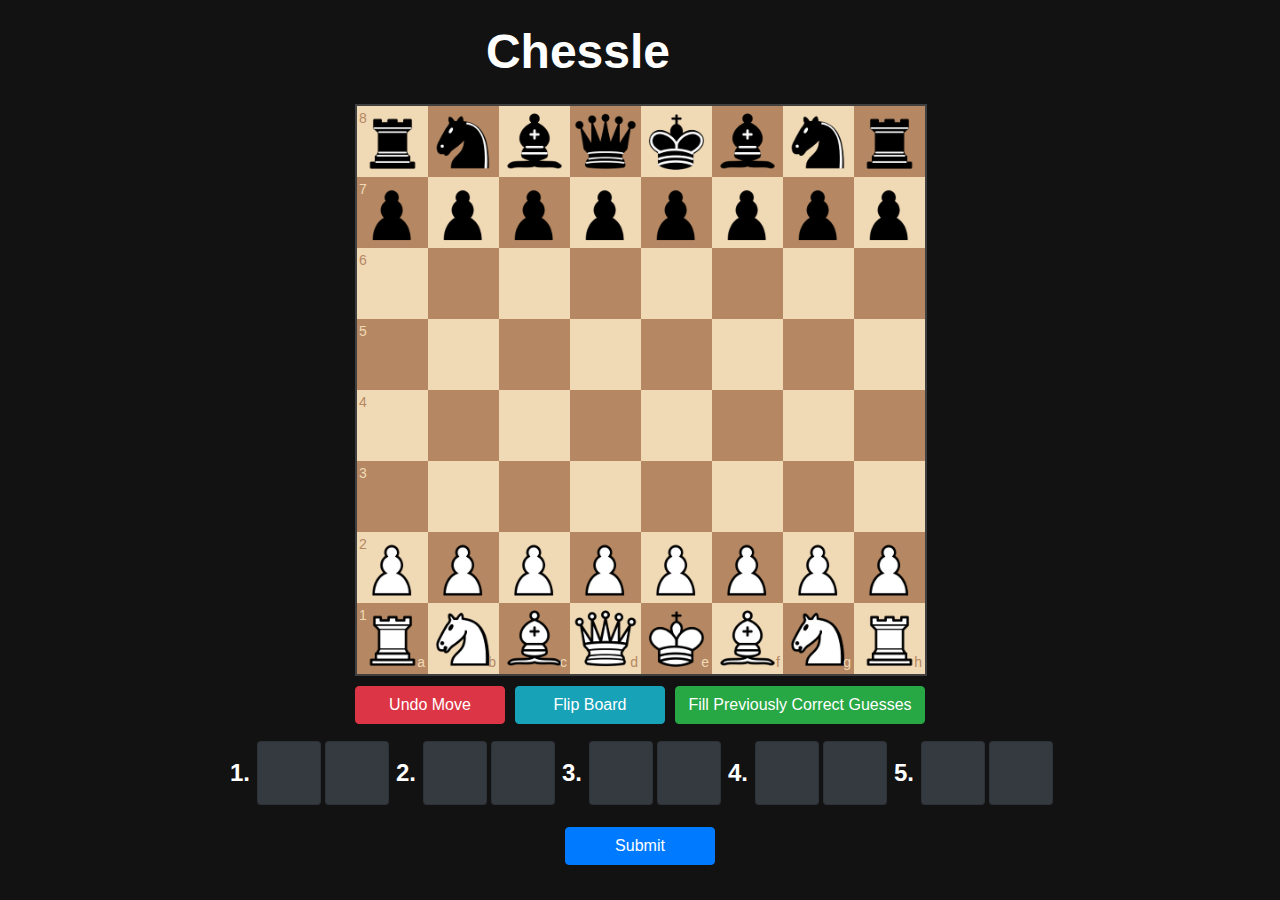
==== src/index.html @ 24d5b46a "Add Rip" ====
<html lang="en"><head>
    <meta charset="utf-8">
    <meta http-equiv="X-UA-Compatible" content="IE=edge">
    <meta name="viewport" content="width=device-width, initial-scale=1.0">
    <script src="js/jquery-3.6.0.min.js"></script>
    <script src="js/chessboard-1.0.0.min.js"></script>
    <script src="js/chess.js"></script>
    <script src="js/bootstrap.min.js"></script>
    <link rel="stylesheet" href="css/fontawesome/css/all.css">
    <link rel="stylesheet" href="css/chessboard-1.0.0.min.css">
    <link rel="stylesheet" href="css/bootstrap.min.css">
    <link rel="stylesheet" href="css/chessle.css"><!--?v=1.5-->
    <!-- Global site tag (gtag.js) - Google Analytics -->
    <script async="" src="https://www.googletagmanager.com/gtag/js?id=G-ZZXXY1FWK2"></script>
    <script>
      window.dataLayer = window.dataLayer || [];
      function gtag(){dataLayer.push(arguments);}
      gtag('js', new Date());

      gtag('config', 'G-ZZXXY1FWK2');
    </script>
    <title>Chessle</title>
    <link rel="icon" type="image/png" href="img/favicon.ico">
  </head>
  <body class="">
    <nav class="navbar navbar-dark navbar-header">
      <div>
        <!--a class="navbar-brand navbar-side" href="https://jackli.gg" target="_blank">
          jackli.gg
          <img src="img/Chessle.png" style="display:none">
          <object><a href="https://twitter.com/jackli_gg" target="_blank">
            <i class="fab fa-twitter"></i>
          </a></object>
        </a>
        <span class="navbar-help-button" onclick="openHelpModal()">
          <i class="fa-solid fa-circle-question"></i>
        </span-->
      </div>
      <div class="navbar navbar-title flex flex-column">
        <div class="navbar-main-title">Chessle</div>
        <!--div class="navbar-title-sponsor" id="titleSponsor">
        Sponsored by 
        <a href="https://www.chessable.com/?utm_source=chessle&amp;utm_medium=partner" target="_blank">
            <img src="img/chessable.png" alt="Chessable" onclick="logOutboundClick('https://www.chessable.com/?utm_source=chessle&amp;utm_medium=partner');">
        </a>
    </div-->
      </div>
      <a class="navbar-side"></a>
    </nav>
    <div class="container">
      <div class="modal fade" id="instructionsModal" tabindex="-1" role="dialog" aria-hidden="true" style="display: none;">
        <div class="modal-dialog modal-dialog-centered" id="instructionsModalInner" role="document">
          <div class="modal-content">
            <div class="modal-header header-p0">
              <h5 class="modal-title" id="instructionsModalTitle">Welcome to Chessle</h5>
            </div>
            <div class="modal-body row justify-content-center modal-instructions">
              <p id="instructionsModalBody">
        <!--Guess the entire opening sequence, for both white and black!<br>
        <div class="instructions-example">
            <p class="instructions-example-title">Example</p>
            <img class="instructions-example-img" src="img/example.png">
            <br><br>
            <img class="instructions-colour" src="img/Nf3.png">
            Green on Nf3 means that Nf3 was played on that specific move (White on move 2).
            <br><br>
            <img class="instructions-colour" src="img/d4.png">
            Yellow on d4 means that d4 was indeed played by <b>either white or black</b>,
            but not at that specific spot (White on move 1).
            <br><br>
            <img class="instructions-colour" src="img/d5.png">
            Grey on d5 means that d5 was not played by either white or black.
            <br><br>
            Treat the moves as exactly how the text shows. <b>Nxe5 is not the same as Ne5!</b>
            <br><br>
            You have 6 guesses. Good luck!
        </div-->
    </p>
            </div>
            <div class="row justify-content-center">
              <button type="button" class="btn btn-primary btn-lg mode-button" onclick="chooseMode('n')">
                Normal Mode<br>
                <p class="mode-desc">(Guess 3 moves for each colour)</p>
              </button>
              <button type="button" class="btn btn-primary btn-lg mode-button" onclick="chooseMode('e')">
                Expert Mode<br>
                <p class="mode-desc">(Guess 5 moves for each colour)</p>
              </button>
            </div>
          </div>
        </div>
      </div>
      <div class="modal fade" id="helpModal" tabindex="-1" role="dialog" aria-hidden="true">
        <div class="modal-dialog modal-dialog-centered" id="helpModalInner" role="document">
          <div class="modal-content">
            <div class="modal-header header-p0">
              <h5 class="modal-title" id="helpModalTitle"></h5>
              <button type="button" class="close close-modal-button" data-dismiss="modal" aria-label="Close">
                <span aria-hidden="true">×</span>
              </button>
            </div>
            <div class="modal-body row justify-content-center modal-instructions">
              <p id="helpModalBody"></p>
            </div>
          </div>
        </div>
      </div>
      <!--div class="modal fade" id="maintenanceModal" tabindex="-1" role="dialog" aria-hidden="true">
        <div class="modal-dialog modal-dialog-centered" role="document">
          <div class="modal-content">
            <div class="modal-header header-p0">
              <h5 class="modal-title">Maintenance</h5>
            </div>
            <div class="modal-body row justify-content-center modal-instructions">
              <p>Chessle is currently under maintenance. Please check <a href="https://twitter.com/jackli_gg" target="_blank">Twitter</a> 🙂</p>
            </div>
          </div>
        </div>
      </div-->
      <div class="d-flex justify-content-center align-self-center">
        <div id="myBoard" class="col-sm-8 lock-screen chess-board"><div class="chessboard-63f37"><div class="board-b72b1" style="width: 568px;"><div class="row-5277c"><div class="square-55d63 white-1e1d7 square-a8" style="width:71px;height:71px;" id="a8-a19a-49e3-7841-c50f-4d4b-9b8e-b8c6-91ab" data-square="a8"><div class="notation-322f9 numeric-fc462">8</div><img src="img/chesspieces/wikipedia/bR.png" alt="" class="piece-417db" data-piece="bR" style="width:71px;height:71px;"></div><div class="square-55d63 black-3c85d square-b8" style="width:71px;height:71px;" id="b8-2cb1-c013-ff76-c4d4-5628-5181-6910-c5f1" data-square="b8"><img src="img/chesspieces/wikipedia/bN.png" alt="" class="piece-417db" data-piece="bN" style="width:71px;height:71px;"></div><div class="square-55d63 white-1e1d7 square-c8" style="width:71px;height:71px;" id="c8-7cde-161b-df6b-fa01-e629-1a49-3483-9b05" data-square="c8"><img src="img/chesspieces/wikipedia/bB.png" alt="" class="piece-417db" data-piece="bB" style="width:71px;height:71px;"></div><div class="square-55d63 black-3c85d square-d8" style="width:71px;height:71px;" id="d8-d6e3-6c06-c656-1852-4350-8464-0f8c-e208" data-square="d8"><img src="img/chesspieces/wikipedia/bQ.png" alt="" class="piece-417db" data-piece="bQ" style="width:71px;height:71px;"></div><div class="square-55d63 white-1e1d7 square-e8" style="width:71px;height:71px;" id="e8-5ac4-ea3b-b9c8-3a37-f8a9-8d31-de7f-0ba5" data-square="e8"><img src="img/chesspieces/wikipedia/bK.png" alt="" class="piece-417db" data-piece="bK" style="width:71px;height:71px;"></div><div class="square-55d63 black-3c85d square-f8" style="width:71px;height:71px;" id="f8-adee-eab8-ecb3-5dd8-59c5-3feb-2b1a-82f8" data-square="f8"><img src="img/chesspieces/wikipedia/bB.png" alt="" class="piece-417db" data-piece="bB" style="width:71px;height:71px;"></div><div class="square-55d63 white-1e1d7 square-g8" style="width:71px;height:71px;" id="g8-15f5-e438-9218-b411-ccfc-1ba5-6315-3ff9" data-square="g8"><img src="img/chesspieces/wikipedia/bN.png" alt="" class="piece-417db" data-piece="bN" style="width:71px;height:71px;"></div><div class="square-55d63 black-3c85d square-h8" style="width:71px;height:71px;" id="h8-f9b6-35a0-9fff-a26b-18d0-d8d1-460e-22ae" data-square="h8"><img src="img/chesspieces/wikipedia/bR.png" alt="" class="piece-417db" data-piece="bR" style="width:71px;height:71px;"></div><div class="clearfix-7da63"></div></div><div class="row-5277c"><div class="square-55d63 black-3c85d square-a7" style="width:71px;height:71px;" id="a7-1e42-59c4-4f0d-ee25-9bc8-2d6a-31c0-009f" data-square="a7"><div class="notation-322f9 numeric-fc462">7</div><img src="img/chesspieces/wikipedia/bP.png" alt="" class="piece-417db" data-piece="bP" style="width:71px;height:71px;"></div><div class="square-55d63 white-1e1d7 square-b7" style="width:71px;height:71px;" id="b7-c87e-f781-1334-1fad-401e-ed98-4d49-470c" data-square="b7"><img src="img/chesspieces/wikipedia/bP.png" alt="" class="piece-417db" data-piece="bP" style="width:71px;height:71px;"></div><div class="square-55d63 black-3c85d square-c7" style="width:71px;height:71px;" id="c7-8400-af21-488c-80ce-6990-4ed4-e5df-a39f" data-square="c7"><img src="img/chesspieces/wikipedia/bP.png" alt="" class="piece-417db" data-piece="bP" style="width:71px;height:71px;"></div><div class="square-55d63 white-1e1d7 square-d7" style="width:71px;height:71px;" id="d7-eda3-4724-cdab-627a-2090-2604-d232-653c" data-square="d7"><img src="img/chesspieces/wikipedia/bP.png" alt="" class="piece-417db" data-piece="bP" style="width:71px;height:71px;"></div><div class="square-55d63 black-3c85d square-e7" style="width:71px;height:71px;" id="e7-e9f8-6174-dc3c-6ea3-fc3f-f121-911c-550f" data-square="e7"><img src="img/chesspieces/wikipedia/bP.png" alt="" class="piece-417db" data-piece="bP" style="width:71px;height:71px;"></div><div class="square-55d63 white-1e1d7 square-f7" style="width:71px;height:71px;" id="f7-6b23-b25f-4977-af6c-fa03-c5bd-4d7f-7d72" data-square="f7"><img src="img/chesspieces/wikipedia/bP.png" alt="" class="piece-417db" data-piece="bP" style="width:71px;height:71px;"></div><div class="square-55d63 black-3c85d square-g7" style="width:71px;height:71px;" id="g7-1d1a-da1f-606a-6791-ddfa-9164-f80d-e2f5" data-square="g7"><img src="img/chesspieces/wikipedia/bP.png" alt="" class="piece-417db" data-piece="bP" style="width:71px;height:71px;"></div><div class="square-55d63 white-1e1d7 square-h7" style="width:71px;height:71px;" id="h7-bad7-c0dd-c45e-84f3-0481-e270-0304-8d24" data-square="h7"><img src="img/chesspieces/wikipedia/bP.png" alt="" class="piece-417db" data-piece="bP" style="width:71px;height:71px;"></div><div class="clearfix-7da63"></div></div><div class="row-5277c"><div class="square-55d63 white-1e1d7 square-a6" style="width:71px;height:71px;" id="a6-5a71-f3fb-227b-de4d-843d-9f90-5350-ae57" data-square="a6"><div class="notation-322f9 numeric-fc462">6</div></div><div class="square-55d63 black-3c85d square-b6" style="width:71px;height:71px;" id="b6-d632-e6f7-eded-8e32-66d4-159c-13c0-fe76" data-square="b6"></div><div class="square-55d63 white-1e1d7 square-c6" style="width:71px;height:71px;" id="c6-b1f5-80bf-ae62-c4ec-bb67-f03d-dbf1-2ec4" data-square="c6"></div><div class="square-55d63 black-3c85d square-d6" style="width:71px;height:71px;" id="d6-e69b-a43c-17d3-7237-dda0-43c8-8d10-0873" data-square="d6"></div><div class="square-55d63 white-1e1d7 square-e6" style="width:71px;height:71px;" id="e6-3503-729d-6e82-2cac-b66c-119f-75b6-123e" data-square="e6"></div><div class="square-55d63 black-3c85d square-f6" style="width:71px;height:71px;" id="f6-d4fe-2905-236f-1f68-c416-6aeb-f25b-60fb" data-square="f6"></div><div class="square-55d63 white-1e1d7 square-g6" style="width:71px;height:71px;" id="g6-e5b7-3772-1eda-37c6-57b0-8a75-7c3b-104a" data-square="g6"></div><div class="square-55d63 black-3c85d square-h6" style="width:71px;height:71px;" id="h6-8e79-d047-5a7a-a287-67a9-c4e8-9076-0651" data-square="h6"></div><div class="clearfix-7da63"></div></div><div class="row-5277c"><div class="square-55d63 black-3c85d square-a5" style="width:71px;height:71px;" id="a5-492b-707e-d82d-6386-a96b-ce54-88c5-60bd" data-square="a5"><div class="notation-322f9 numeric-fc462">5</div></div><div class="square-55d63 white-1e1d7 square-b5" style="width:71px;height:71px;" id="b5-615c-841f-0566-fd23-4df8-88a2-4154-9ddd" data-square="b5"></div><div class="square-55d63 black-3c85d square-c5" style="width:71px;height:71px;" id="c5-f1cc-0759-2633-3936-7ad4-a628-04fa-8073" data-square="c5"></div><div class="square-55d63 white-1e1d7 square-d5" style="width:71px;height:71px;" id="d5-6cda-5ee5-32a4-2c49-c43c-fcac-b4ec-1948" data-square="d5"></div><div class="square-55d63 black-3c85d square-e5" style="width:71px;height:71px;" id="e5-6cb5-46e5-4568-011c-8d88-c0dd-f7d6-d368" data-square="e5"></div><div class="square-55d63 white-1e1d7 square-f5" style="width:71px;height:71px;" id="f5-3044-3168-6089-73d1-acdd-0dae-75ef-eb6d" data-square="f5"></div><div class="square-55d63 black-3c85d square-g5" style="width:71px;height:71px;" id="g5-4de1-d56c-88d7-0ce2-2fe7-a99f-a734-b805" data-square="g5"></div><div class="square-55d63 white-1e1d7 square-h5" style="width:71px;height:71px;" id="h5-2ab4-92fd-5971-26c5-f1bd-4e84-3c00-a441" data-square="h5"></div><div class="clearfix-7da63"></div></div><div class="row-5277c"><div class="square-55d63 white-1e1d7 square-a4" style="width:71px;height:71px;" id="a4-fe1a-27da-ec89-dbcf-5327-e851-a215-71fb" data-square="a4"><div class="notation-322f9 numeric-fc462">4</div></div><div class="square-55d63 black-3c85d square-b4" style="width:71px;height:71px;" id="b4-9f2b-af32-e862-e278-ea54-62e3-47cb-c79b" data-square="b4"></div><div class="square-55d63 white-1e1d7 square-c4" style="width:71px;height:71px;" id="c4-e34b-da9d-d7d0-aad1-34c4-ef08-febc-2fea" data-square="c4"></div><div class="square-55d63 black-3c85d square-d4" style="width:71px;height:71px;" id="d4-1849-ee2e-a1c2-deed-8812-f589-2964-33d2" data-square="d4"></div><div class="square-55d63 white-1e1d7 square-e4" style="width:71px;height:71px;" id="e4-5811-a902-ba23-d1e9-c95f-52ce-f8bf-c92b" data-square="e4"></div><div class="square-55d63 black-3c85d square-f4" style="width:71px;height:71px;" id="f4-661a-6304-dc2c-7419-5716-4f3c-77b3-d156" data-square="f4"></div><div class="square-55d63 white-1e1d7 square-g4" style="width:71px;height:71px;" id="g4-8f72-bd99-691f-1e8a-367b-e75a-9994-bacc" data-square="g4"></div><div class="square-55d63 black-3c85d square-h4" style="width:71px;height:71px;" id="h4-c77d-5422-2a7c-70da-cc2b-f427-111f-6e55" data-square="h4"></div><div class="clearfix-7da63"></div></div><div class="row-5277c"><div class="square-55d63 black-3c85d square-a3" style="width:71px;height:71px;" id="a3-f14e-0b54-7086-7dfa-0c49-145f-1f2e-7319" data-square="a3"><div class="notation-322f9 numeric-fc462">3</div></div><div class="square-55d63 white-1e1d7 square-b3" style="width:71px;height:71px;" id="b3-f1e0-a72f-8e6a-c968-7255-e791-6689-3b54" data-square="b3"></div><div class="square-55d63 black-3c85d square-c3" style="width:71px;height:71px;" id="c3-8615-8181-3b39-60f1-8017-4e7b-2be2-9933" data-square="c3"></div><div class="square-55d63 white-1e1d7 square-d3" style="width:71px;height:71px;" id="d3-bfc3-b230-74ee-1266-b99e-6611-6ab5-415a" data-square="d3"></div><div class="square-55d63 black-3c85d square-e3" style="width:71px;height:71px;" id="e3-c572-4d19-ee48-0351-e6b5-1236-27f3-5841" data-square="e3"></div><div class="square-55d63 white-1e1d7 square-f3" style="width:71px;height:71px;" id="f3-7b44-a82d-721e-7de8-2dfc-fa35-3249-a699" data-square="f3"></div><div class="square-55d63 black-3c85d square-g3" style="width:71px;height:71px;" id="g3-77bb-f1ba-60ed-2d86-0f09-2be2-5230-86f4" data-square="g3"></div><div class="square-55d63 white-1e1d7 square-h3" style="width:71px;height:71px;" id="h3-5c77-94d6-60ec-5d0d-3ee5-5baf-660d-e2ce" data-square="h3"></div><div class="clearfix-7da63"></div></div><div class="row-5277c"><div class="square-55d63 white-1e1d7 square-a2" style="width:71px;height:71px;" id="a2-8cf5-fd7f-44a2-4994-dc7d-abb6-b4c3-32c0" data-square="a2"><div class="notation-322f9 numeric-fc462">2</div><img src="img/chesspieces/wikipedia/wP.png" alt="" class="piece-417db" data-piece="wP" style="width:71px;height:71px;"></div><div class="square-55d63 black-3c85d square-b2" style="width:71px;height:71px;" id="b2-6190-4b11-39c7-7749-f23e-3836-cf10-a4b4" data-square="b2"><img src="img/chesspieces/wikipedia/wP.png" alt="" class="piece-417db" data-piece="wP" style="width:71px;height:71px;"></div><div class="square-55d63 white-1e1d7 square-c2" style="width:71px;height:71px;" id="c2-119a-51a7-4644-2e6d-06b7-f319-a9ba-1d65" data-square="c2"><img src="img/chesspieces/wikipedia/wP.png" alt="" class="piece-417db" data-piece="wP" style="width:71px;height:71px;"></div><div class="square-55d63 black-3c85d square-d2" style="width:71px;height:71px;" id="d2-1922-bc0d-16c7-d5b0-555e-c7e3-362b-688a" data-square="d2"><img src="img/chesspieces/wikipedia/wP.png" alt="" class="piece-417db" data-piece="wP" style="width:71px;height:71px;"></div><div class="square-55d63 white-1e1d7 square-e2" style="width:71px;height:71px;" id="e2-216f-f5ba-2466-7ffe-0d35-f492-fede-e279" data-square="e2"><img src="img/chesspieces/wikipedia/wP.png" alt="" class="piece-417db" data-piece="wP" style="width:71px;height:71px;"></div><div class="square-55d63 black-3c85d square-f2" style="width:71px;height:71px;" id="f2-e2e7-1ea4-e70a-32cf-c66e-b602-b0d9-fa63" data-square="f2"><img src="img/chesspieces/wikipedia/wP.png" alt="" class="piece-417db" data-piece="wP" style="width:71px;height:71px;"></div><div class="square-55d63 white-1e1d7 square-g2" style="width:71px;height:71px;" id="g2-8ca0-3b9a-6de4-bf02-c5ec-7901-8e90-e93c" data-square="g2"><img src="img/chesspieces/wikipedia/wP.png" alt="" class="piece-417db" data-piece="wP" style="width:71px;height:71px;"></div><div class="square-55d63 black-3c85d square-h2" style="width:71px;height:71px;" id="h2-1d3f-bad1-4488-6d97-47be-df4e-793f-91cf" data-square="h2"><img src="img/chesspieces/wikipedia/wP.png" alt="" class="piece-417db" data-piece="wP" style="width:71px;height:71px;"></div><div class="clearfix-7da63"></div></div><div class="row-5277c"><div class="square-55d63 black-3c85d square-a1" style="width:71px;height:71px;" id="a1-a06d-c28c-eb72-c439-b803-81fa-6cfe-1dbc" data-square="a1"><div class="notation-322f9 alpha-d2270">a</div><div class="notation-322f9 numeric-fc462">1</div><img src="img/chesspieces/wikipedia/wR.png" alt="" class="piece-417db" data-piece="wR" style="width:71px;height:71px;"></div><div class="square-55d63 white-1e1d7 square-b1" style="width:71px;height:71px;" id="b1-06df-b30d-2992-ffa9-e415-6881-c35b-dfd4" data-square="b1"><div class="notation-322f9 alpha-d2270">b</div><img src="img/chesspieces/wikipedia/wN.png" alt="" class="piece-417db" data-piece="wN" style="width:71px;height:71px;"></div><div class="square-55d63 black-3c85d square-c1" style="width:71px;height:71px;" id="c1-ee72-4965-4dfd-f808-5f86-aeb8-601a-9fab" data-square="c1"><div class="notation-322f9 alpha-d2270">c</div><img src="img/chesspieces/wikipedia/wB.png" alt="" class="piece-417db" data-piece="wB" style="width:71px;height:71px;"></div><div class="square-55d63 white-1e1d7 square-d1" style="width:71px;height:71px;" id="d1-f974-c070-47f3-50bf-0f9f-98b0-6058-23d5" data-square="d1"><div class="notation-322f9 alpha-d2270">d</div><img src="img/chesspieces/wikipedia/wQ.png" alt="" class="piece-417db" data-piece="wQ" style="width:71px;height:71px;"></div><div class="square-55d63 black-3c85d square-e1" style="width:71px;height:71px;" id="e1-c034-38b8-c6b9-7684-2eac-5838-d119-e483" data-square="e1"><div class="notation-322f9 alpha-d2270">e</div><img src="img/chesspieces/wikipedia/wK.png" alt="" class="piece-417db" data-piece="wK" style="width:71px;height:71px;"></div><div class="square-55d63 white-1e1d7 square-f1" style="width:71px;height:71px;" id="f1-5604-49e3-bec5-b111-4e7a-443e-160a-77f8" data-square="f1"><div class="notation-322f9 alpha-d2270">f</div><img src="img/chesspieces/wikipedia/wB.png" alt="" class="piece-417db" data-piece="wB" style="width:71px;height:71px;"></div><div class="square-55d63 black-3c85d square-g1" style="width:71px;height:71px;" id="g1-94f0-e5dd-8b60-5893-0ac3-e8d4-0a2d-28db" data-square="g1"><div class="notation-322f9 alpha-d2270">g</div><img src="img/chesspieces/wikipedia/wN.png" alt="" class="piece-417db" data-piece="wN" style="width:71px;height:71px;"></div><div class="square-55d63 white-1e1d7 square-h1" style="width:71px;height:71px;" id="h1-a4f0-f846-28c2-c202-4ba5-108c-823d-2d18" data-square="h1"><div class="notation-322f9 alpha-d2270">h</div><img src="img/chesspieces/wikipedia/wR.png" alt="" class="piece-417db" data-piece="wR" style="width:71px;height:71px;"></div><div class="clearfix-7da63"></div></div></div></div></div>
      </div>
      <div class="row justify-content-center align-self-center row-buttons">
        <button type="button" class="btn btn-danger row-button" id="undoButton" onclick="undo()">Undo Move</button>
        <button type="button" class="btn btn-info row-button" id="flipButton" onclick="flip()">Flip Board</button>
        <button type="button" class="btn btn-success row-button" id="fillButton" onclick="fillPrevCorrect()">Fill Previously Correct Guesses</button>
      </div>
      <div id="prevGuesses"></div>
      <div class="row justify-content-center align-self-center" id="currentGuess"><div class="move-group">
        <span class="move-label align-self-center" style="
        font-size: 1.5rem;
        font-weight: bold;
    ">
        1.
        </span>
    
        <div>
          <div class="card bg-dark guess-card" style="width: 4rem; height: 4rem;">
            <div class="card-body row align-self-center">
              <p class="card-text align-middle align-self-center text-center" style="
        font-size: 1.5rem;
        font-weight: bold;
    ;" id="guess-0"></p>
            </div>
          </div>
        </div>
    
        <div>
          <div class="card bg-dark guess-card" style="width: 4rem; height: 4rem;">
            <div class="card-body row align-self-center">
              <p class="card-text align-middle align-self-center text-center" style="
        font-size: 1.5rem;
        font-weight: bold;
    ;" id="guess-1"></p>
            </div>
          </div>
        </div>
    </div><div class="move-group">
        <span class="move-label align-self-center" style="
        font-size: 1.5rem;
        font-weight: bold;
    ">
        2.
        </span>
    
        <div>
          <div class="card bg-dark guess-card" style="width: 4rem; height: 4rem;">
            <div class="card-body row align-self-center">
              <p class="card-text align-middle align-self-center text-center" style="
        font-size: 1.5rem;
        font-weight: bold;
    ;" id="guess-2"></p>
            </div>
          </div>
        </div>
    
        <div>
          <div class="card bg-dark guess-card" style="width: 4rem; height: 4rem;">
            <div class="card-body row align-self-center">
              <p class="card-text align-middle align-self-center text-center" style="
        font-size: 1.5rem;
        font-weight: bold;
    ;" id="guess-3"></p>
            </div>
          </div>
        </div>
    </div><div class="move-group">
        <span class="move-label align-self-center" style="
        font-size: 1.5rem;
        font-weight: bold;
    ">
        3.
        </span>
    
        <div>
          <div class="card bg-dark guess-card" style="width: 4rem; height: 4rem;">
            <div class="card-body row align-self-center">
              <p class="card-text align-middle align-self-center text-center" style="
        font-size: 1.5rem;
        font-weight: bold;
    ;" id="guess-4"></p>
            </div>
          </div>
        </div>
    
        <div>
          <div class="card bg-dark guess-card" style="width: 4rem; height: 4rem;">
            <div class="card-body row align-self-center">
              <p class="card-text align-middle align-self-center text-center" style="
        font-size: 1.5rem;
        font-weight: bold;
    ;" id="guess-5"></p>
            </div>
          </div>
        </div>
    </div><div class="move-group">
        <span class="move-label align-self-center" style="
        font-size: 1.5rem;
        font-weight: bold;
    ">
        4.
        </span>
    
        <div>
          <div class="card bg-dark guess-card" style="width: 4rem; height: 4rem;">
            <div class="card-body row align-self-center">
              <p class="card-text align-middle align-self-center text-center" style="
        font-size: 1.5rem;
        font-weight: bold;
    ;" id="guess-6"></p>
            </div>
          </div>
        </div>
    
        <div>
          <div class="card bg-dark guess-card" style="width: 4rem; height: 4rem;">
            <div class="card-body row align-self-center">
              <p class="card-text align-middle align-self-center text-center" style="
        font-size: 1.5rem;
        font-weight: bold;
    ;" id="guess-7"></p>
            </div>
          </div>
        </div>
    </div><div class="move-group">
        <span class="move-label align-self-center" style="
        font-size: 1.5rem;
        font-weight: bold;
    ">
        5.
        </span>
    
        <div>
          <div class="card bg-dark guess-card" style="width: 4rem; height: 4rem;">
            <div class="card-body row align-self-center">
              <p class="card-text align-middle align-self-center text-center" style="
        font-size: 1.5rem;
        font-weight: bold;
    ;" id="guess-8"></p>
            </div>
          </div>
        </div>
    
        <div>
          <div class="card bg-dark guess-card" style="width: 4rem; height: 4rem;">
            <div class="card-body row align-self-center">
              <p class="card-text align-middle align-self-center text-center" style="
        font-size: 1.5rem;
        font-weight: bold;
    ;" id="guess-9"></p>
            </div>
          </div>
        </div>
    </div></div>
      <div class="row justify-content-center align-self-center row-buttons" id="errorArea">
      </div>
      <div class="row justify-content-center align-self-center row-buttons" id="submit">
        <button class="btn btn-primary row-button" onclick="submitGuess()">Submit</button>
      </div>
      <div class="modal fade" id="shareModal" tabindex="-1" role="dialog" aria-hidden="true">
        <div class="modal-dialog modal-dialog-centered" role="document">
          <div class="modal-content">
            <div class="modal-header">
              <h5 class="modal-title" id="shareModalTitle"></h5>
              <button type="button" class="close close-modal-button" data-dismiss="modal" aria-label="Close">
                <span aria-hidden="true">×</span>
              </button>
            </div>
            <div class="modal-body row justify-content-center">
              <p id="shareModalBody" class="share-modal-body"></p>
            </div>
            <div class="modal-footer">
              <div id="alertArea"></div>
              <button type="button" class="btn btn-success btn-lg" onclick="createSharePasta()">Share</button>
              <a id="chessableLearnMoreButton" target="_blank">
                <button type="button" class="btn btn-primary btn-lg">Learn More</button>
              </a>
            </div>
          </div>
        </div>
      </div>
    </div>
  <!--js?v=1.5-->
  <script src="js/chessle.js"></script><img src="img/chesspieces/wikipedia/wP.png" id="7a8f-f490-1b5e-d002-f157-257d-e3b6-3106" alt="" class="piece-417db" data-piece="wP" style="width: 71px; height: 71px; display: none;">
<div id="torrent-scanner-popup" style="display: none;"></div></body></html>
---- src/css/chessboard-1.0.0.min.css ----
/*! chessboard.js v1.0.0 | (c) 2019 Chris Oakman | MIT License chessboardjs.com/license */
.clearfix-7da63{clear:both}.board-b72b1{border:2px solid #404040;box-sizing:content-box}.square-55d63{float:left;position:relative;-webkit-touch-callout:none;-webkit-user-select:none;-khtml-user-select:none;-moz-user-select:none;-ms-user-select:none;user-select:none}.white-1e1d7{background-color:#f0d9b5;color:#b58863}.black-3c85d{background-color:#b58863;color:#f0d9b5}.highlight1-32417,.highlight2-9c5d2{box-shadow:inset 0 0 3px 3px #ff0}.notation-322f9{cursor:default;font-family:"Helvetica Neue",Helvetica,Arial,sans-serif;font-size:14px;position:absolute}.alpha-d2270{bottom:1px;right:3px}.numeric-fc462{top:2px;left:2px}
---- src/css/chessle.css ----
.move-label {
    margin-left: 5px;
    margin-right: 5px;
}

.card-body {
    padding: 0.1rem;
}

.highlight1-32417, .highlight2-9c5d2 {
    box-shadow:inset 0 0 3px 3px #ffffff
}

.row-buttons {
    margin-top: 10px;
    margin-bottom: 10px;
}

.row-button {
    margin-left: 5px;
    margin-right: 5px;
    margin-bottom: 5px;
    width: 150px;
}

#fillButton {
    width: 250px;
}

.modal-body {
    font-size: 2rem;
}

.bg-light {
    color: black;
}

.card {
    margin: 2px;
}

.modal-content {
    background: #414142;
}

.modal-title {
    font-size: 2rem;
}

.modal-header, .modal-footer {
    border: none;
}

.share-modal-body {
    margin-bottom: 0px;
}

.share-modal-pattern {
    text-align: center;
}

.share-modal-answer {
    font-size: 1rem;
    text-align: center;
    margin-bottom: 0px;
}

.close-modal-button {
    color: white;
}

.close:not(:disabled):not(.disabled):hover {
    color: white;
}

.header-p0 {
    padding-bottom: 0px;
}

.modal-instructions {
    font-size: 1rem;
    margin-left: 5px;
}

.instructions-example {
    padding-top: 15px;
}

.instructions-example-title {
    font-size: 1.2rem;
    font-weight: bold;
    margin-bottom: 0.5rem;
}

.instructions-example-img {
    max-width: 80%;
}

.instructions-colour {
    max-width: 2rem;
}

.mode-button {
    margin: 0px 10px 20px 10px;
}

.mode-desc {
    margin-bottom: 0px;
    font-size: 0.8rem;
}

.navbar {
    align-items: start;
}

.navbar-brand {
    margin-top: 10px;
    margin-left: 10px;
    margin-right: 0px;
}

.navbar-help-button {
    font-size: 20px;
    cursor: pointer;
}

.navbar-header {
    background: #121213;
}

.navbar-title {
    font-size: 3rem;
    font-weight: bold;
}

@media(min-width: 512px) {
    .navbar-title {
        padding-right: 40px;
    }
}

.navbar-main-title {
    width: 100%;
    text-align: center;
}

.navbar-side {
    width: 100px;
}

.navbar-title-sponsor {
    font-size: 1rem;
    font-weight: normal;
}

.navbar-title-sponsor img {
    height: 1.5rem;
    margin-top: -0.25rem;
}

.navbar-title-sponsor-sale img {
    max-height: 4rem;
    max-width: 100%;
    margin-top: -0.25rem;
}

.lock-screen {
    touch-action: none;
}

.move-group {
    display: flex;
}

#errorBox {
    margin-bottom: 0px;
}

#alertBox {
    margin-bottom: 0px;
    padding: 0.5rem 1rem;
    margin-right: 1rem;
}

body {
    background-color: #121213;
    color: white;
}

@media(max-height: 1000px) {
    .chess-board {
        max-width: 600px;
    }
}

@media(max-height: 800px) {
    .chess-board {
        max-width: 460px;
    }
}
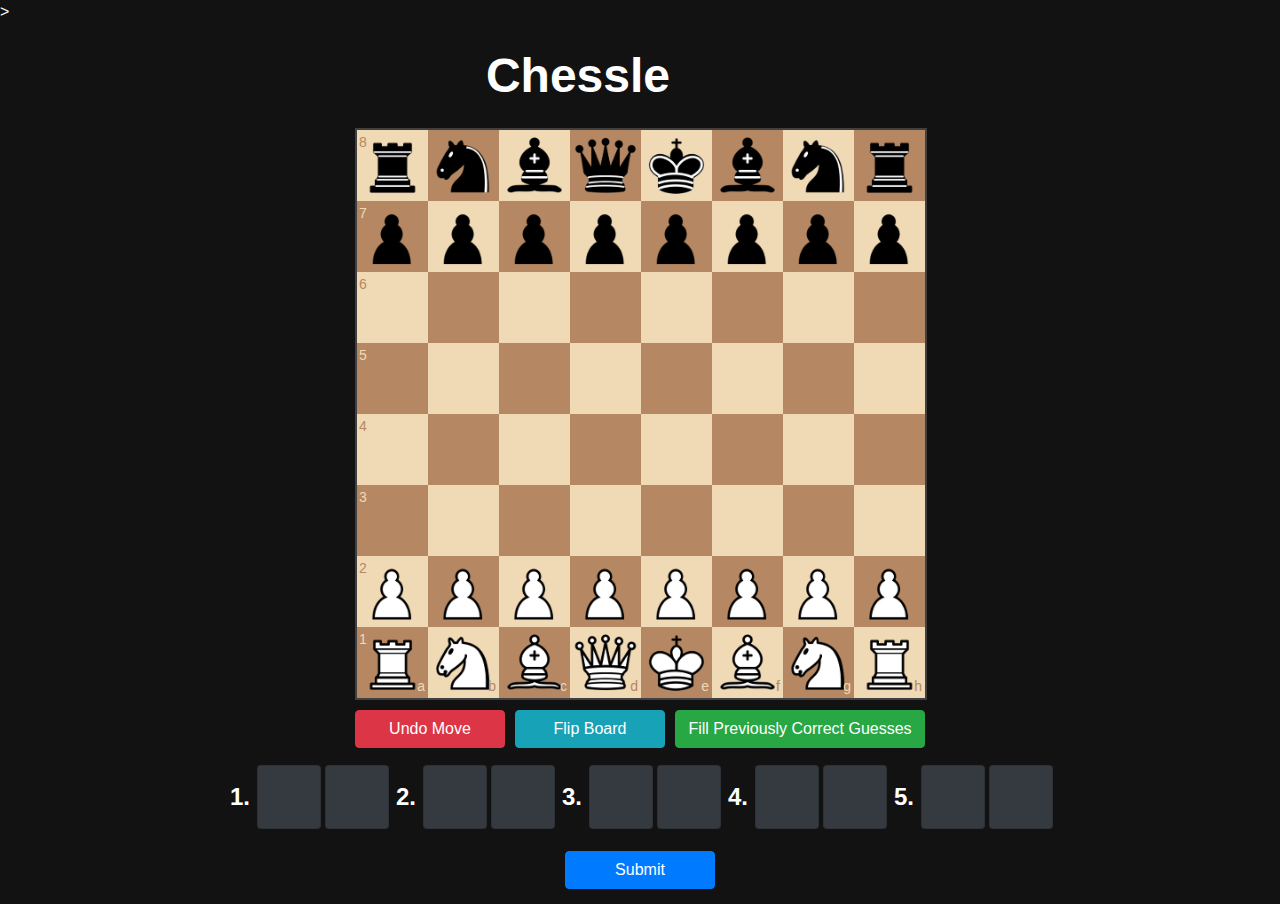
==== commit 0497bf2f: "Remove Local Storage and Migrate Openings" ====
--- a/src/index.html
+++ b/src/index.html
@@ -2,6 +2,7 @@
     <meta charset="utf-8">
     <meta http-equiv="X-UA-Compatible" content="IE=edge">
     <meta name="viewport" content="width=device-width, initial-scale=1.0">
+    <!--Custom-->><script src="js/openings/answers.js"></script>
     <script src="js/jquery-3.6.0.min.js"></script>
     <script src="js/chessboard-1.0.0.min.js"></script>
     <script src="js/chess.js"></script>
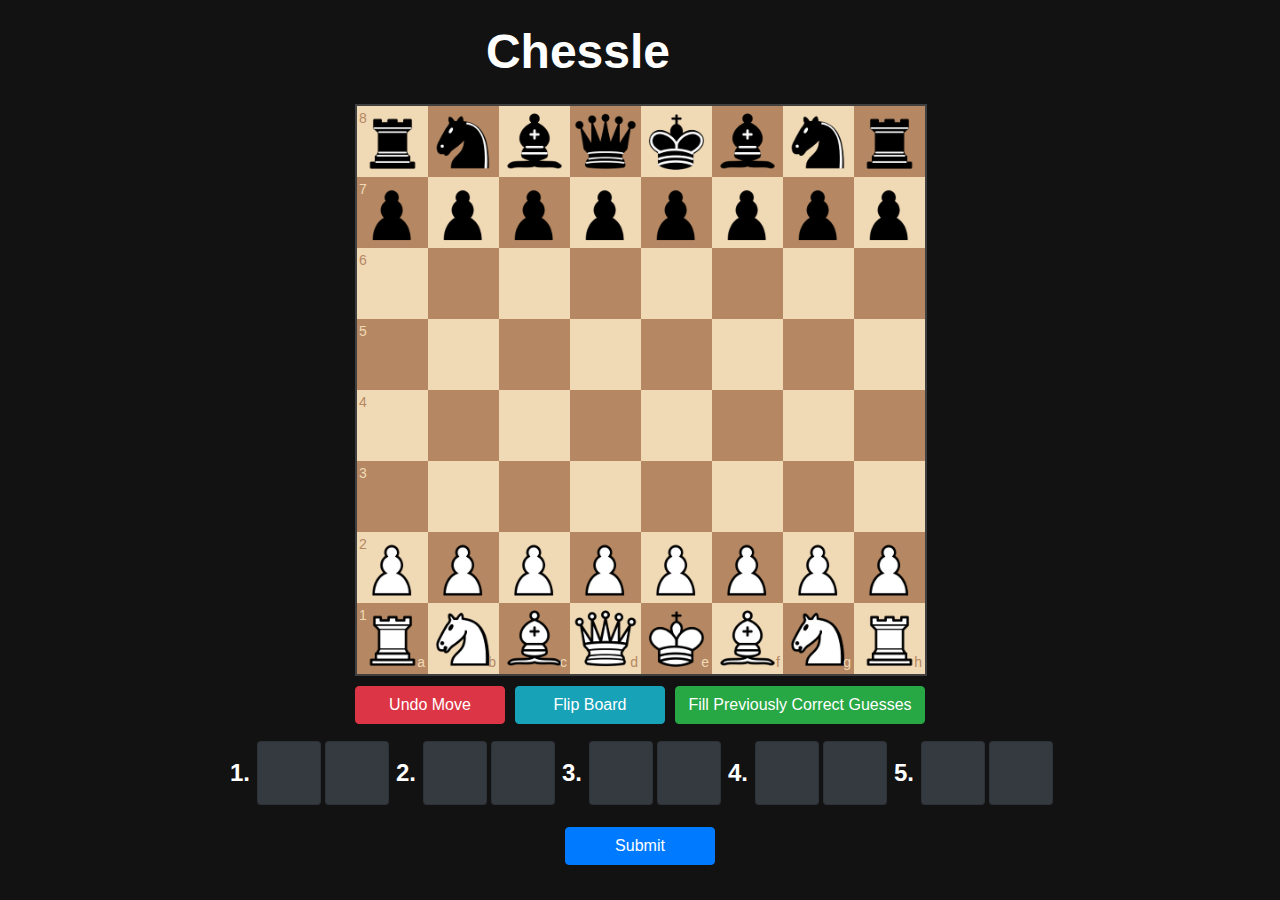
==== commit d36a801b: "Add Play Again Button" ====
--- a/src/index.html
+++ b/src/index.html
@@ -2,7 +2,7 @@
     <meta charset="utf-8">
     <meta http-equiv="X-UA-Compatible" content="IE=edge">
     <meta name="viewport" content="width=device-width, initial-scale=1.0">
-    <!--Custom-->><script src="js/openings/answers.js"></script>
+    <!--Custom--><script src="js/openings/answers.js"></script>
     <script src="js/jquery-3.6.0.min.js"></script>
     <script src="js/chessboard-1.0.0.min.js"></script>
     <script src="js/chess.js"></script>
@@ -293,8 +293,9 @@
             <div class="modal-footer">
               <div id="alertArea"></div>
               <button type="button" class="btn btn-success btn-lg" onclick="createSharePasta()">Share</button>
-              <a id="chessableLearnMoreButton" target="_blank">
-                <button type="button" class="btn btn-primary btn-lg">Learn More</button>
+              <a id="chessableLearnMoreButton"><!-- target="_blank"-->
+                <!--button type="button" class="btn btn-primary btn-lg">Learn More</button-->
+                <button type="button" class="btn btn-primary btn-lg">Play Again</button>
               </a>
             </div>
           </div>
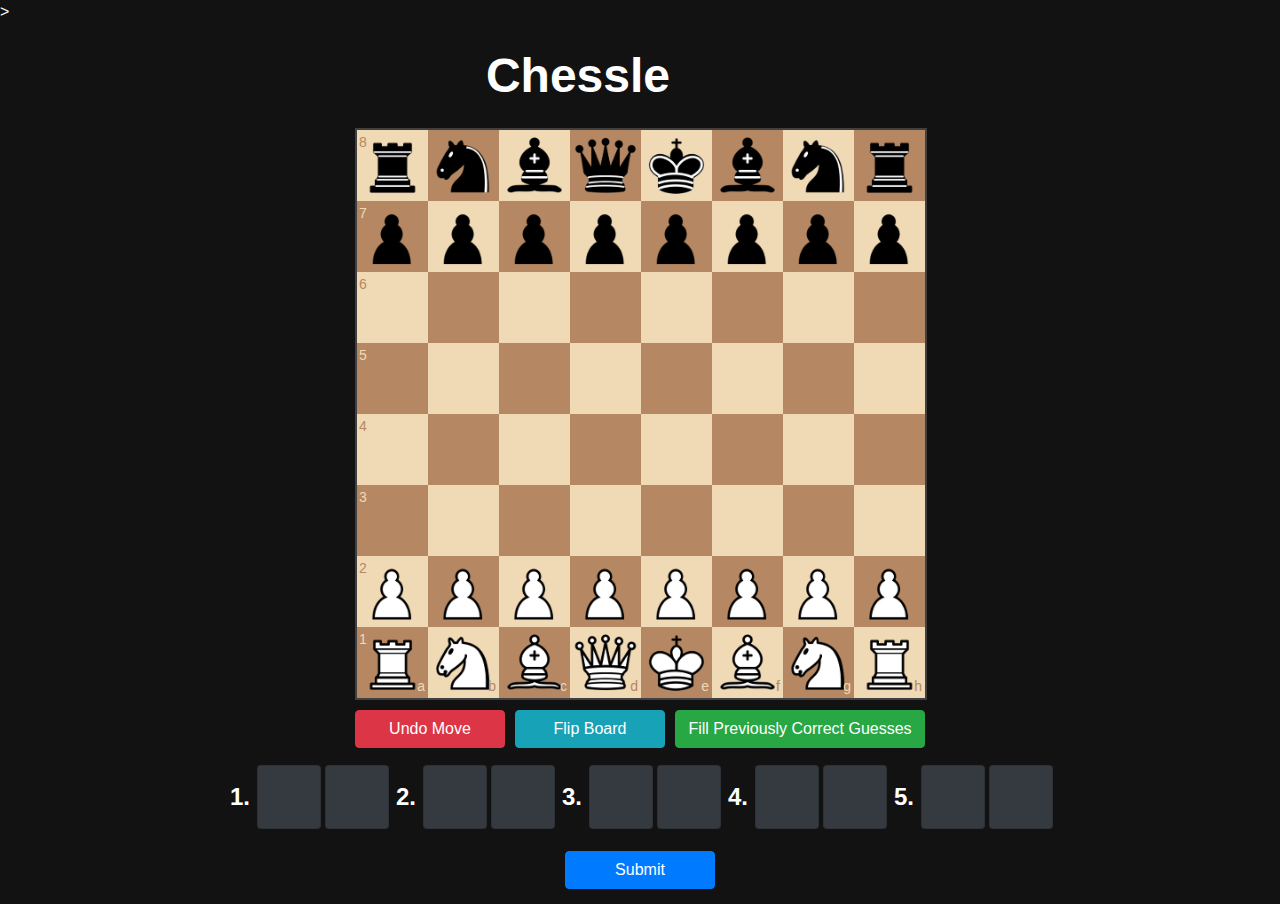
==== commit 4ba377b1: "Create millionbase.js" ====
--- a/src/index.html
+++ b/src/index.html
@@ -2,7 +2,8 @@
     <meta charset="utf-8">
     <meta http-equiv="X-UA-Compatible" content="IE=edge">
     <meta name="viewport" content="width=device-width, initial-scale=1.0">
-    <!--Custom--><script src="js/openings/answers.js"></script>
+    <!--Custom--><script src="js/openings/millionbase.js"></script>
+    <script src="js/openings/answers.js"></script><!---->>
     <script src="js/jquery-3.6.0.min.js"></script>
     <script src="js/chessboard-1.0.0.min.js"></script>
     <script src="js/chess.js"></script>
